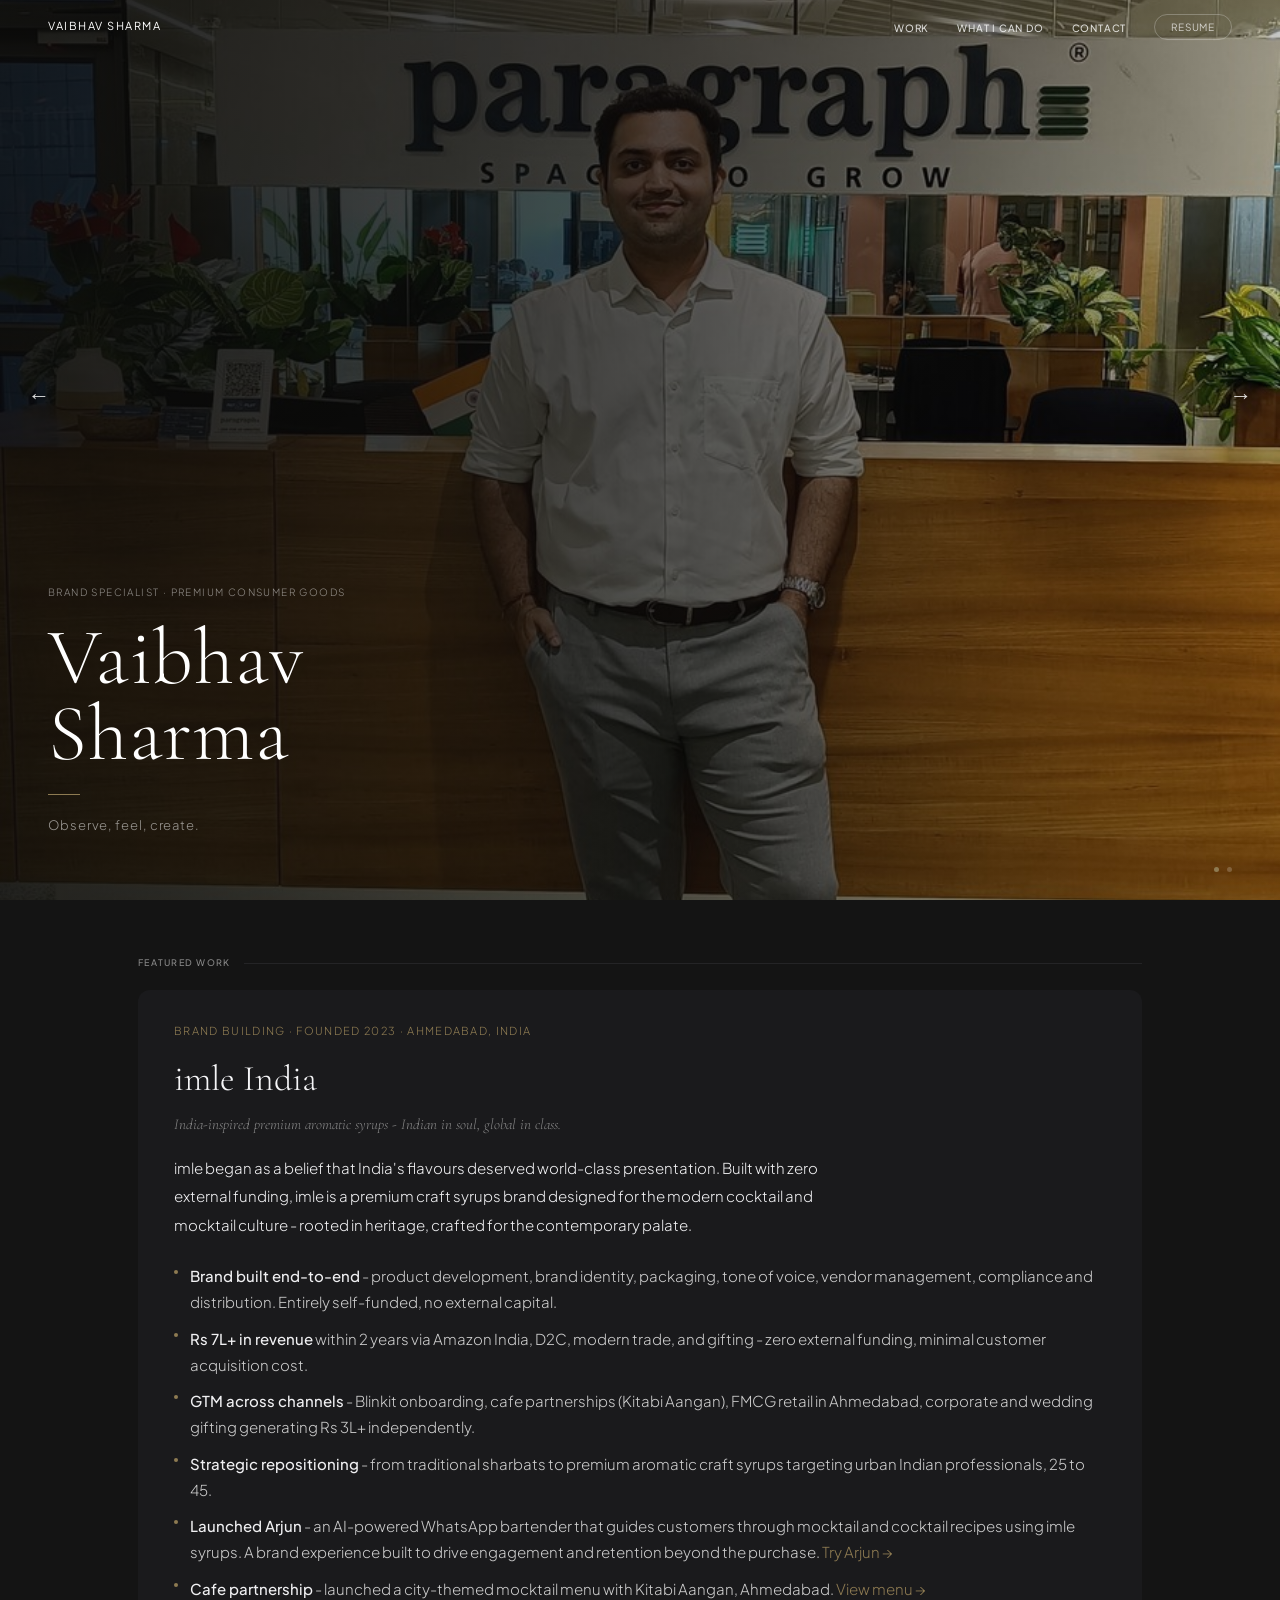
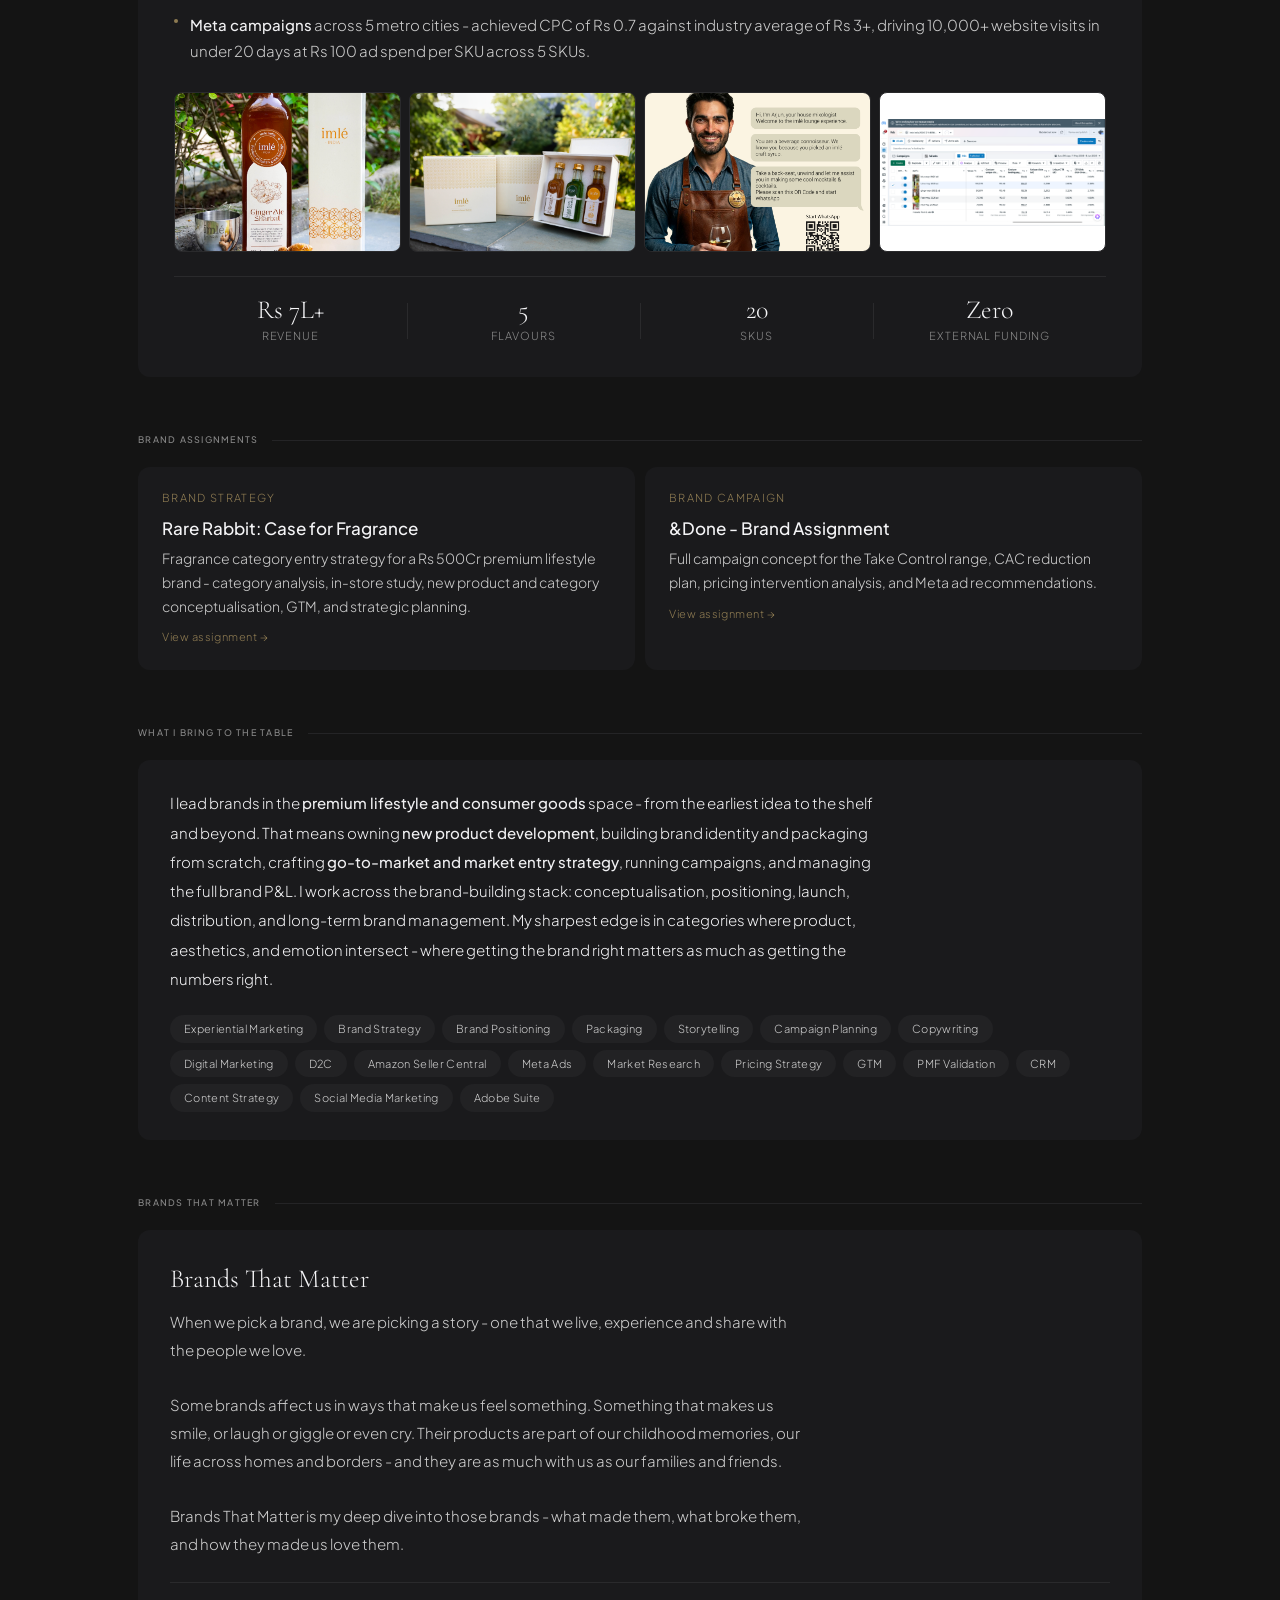
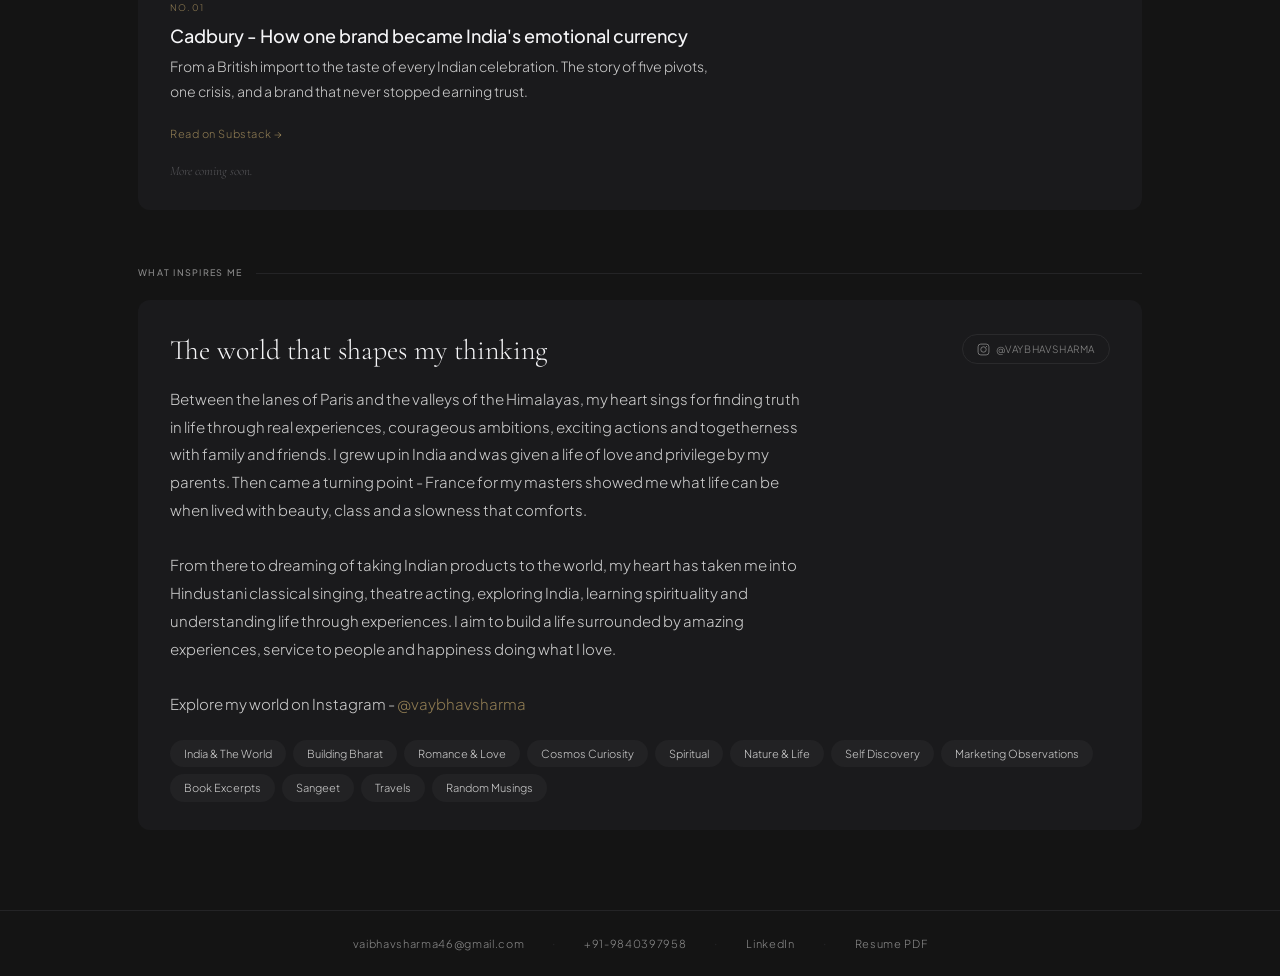
==== index.html @ a14db393 "Add files via upload" ====
<!DOCTYPE html>
<html lang="en">
<head>
  <meta charset="UTF-8" />
  <meta name="viewport" content="width=device-width, initial-scale=1.0" />
  <title>Vaibhav Sharma - Brand Specialist</title>
  <meta name="description" content="Brand Specialist for Premium Consumer Goods. Founder of imle India. Observe, feel, create." />
  <link rel="preconnect" href="https://fonts.googleapis.com" />
  <link rel="preconnect" href="https://fonts.gstatic.com" crossorigin />
  <link href="https://fonts.googleapis.com/css2?family=Cormorant+Garamond:ital,wght@0,300;0,400;1,300;1,400&family=Plus+Jakarta+Sans:wght@300;400;500&display=swap" rel="stylesheet" />
  <style>
    *, *::before, *::after { box-sizing: border-box; margin: 0; padding: 0; }
    :root {
      --bg:      #141414;
      --bg2:     #1A1A1C;
      --bg3:     #222224;
      --border:  #242426;
      --border2: #2A2A2C;
      --gold:    #8E7B52;
      --gold-lt: #B09A70;
      --t1:      #F5F5F7;
      --t2:      #F0F0F2;
      --t3:      #CCCCCC;
      --t4:      #AAAAAA;
      --t5:      #888888;
      --t6:      #555558;
      --serif:   'Cormorant Garamond', Georgia, serif;
      --sans:    'Plus Jakarta Sans', system-ui, sans-serif;
    }
    html { font-size: 16px; scroll-behavior: smooth; }
    body { background: var(--bg); color: var(--t3); font-family: var(--sans); font-weight: 300; line-height: 1.6; min-height: 100vh; }
    a { color: inherit; text-decoration: none; }

    /* NAV */
    nav {
      position: fixed; top: 0; left: 0; right: 0; z-index: 100;
      background: transparent;
      display: flex; align-items: center; justify-content: space-between;
      padding: 0 48px; height: 52px;
      transition: background 0.4s;
    }
    nav.scrolled {
      background: rgba(20,20,20,0.93);
      backdrop-filter: blur(12px);
      border-bottom: 0.5px solid var(--border);
    }
    .nav-logo { font-size: 11px; font-weight: 400; color: #fff; letter-spacing: 0.14em; text-transform: uppercase; }
    .nav-right { display: flex; align-items: center; gap: 28px; }
    .nav-links { display: flex; gap: 28px; list-style: none; }
    .nav-links a { font-size: 10px; font-weight: 500; color: rgba(255,255,255,0.80); letter-spacing: 0.08em; text-transform: uppercase; transition: color 0.2s; }
    .nav-links a:hover { color: var(--gold); }
    .nav-resume {
      font-size: 10px; font-weight: 400; letter-spacing: 0.08em; text-transform: uppercase;
      padding: 6px 16px; border: 0.5px solid rgba(255,255,255,0.25); border-radius: 20px;
      color: rgba(255,255,255,0.7); cursor: pointer; transition: color 0.2s, border-color 0.2s;
      background: transparent; font-family: var(--sans); white-space: nowrap;
    }
    .nav-resume:hover { color: var(--gold); border-color: var(--gold); }

    /* HERO */
    .hero { position: relative; height: 100vh; min-height: 580px; overflow: hidden; background: #0E0E0F; }
    .hero-slide { position: absolute; inset: 0; opacity: 0; transition: opacity 1s ease; }
    .hero-slide.active { opacity: 1; }
    .hero-slide .slide-bg {
      position: absolute; inset: 0; background-size: cover; background-position: center 50%;
      background-color: transparent; transform: scale(1.03); transition: transform 6s ease;
    }
    .hero-slide.active .slide-bg { transform: scale(1); }
    .hero-slide .slide-overlay {
      position: absolute; inset: 0;
      background: linear-gradient(to right, rgba(10,10,10,0.72) 0%, rgba(10,10,10,0.45) 55%, rgba(10,10,10,0.15) 100%);
    }
    .hero-slide.personal .slide-bg { background-position: center 35% !important; }
    .personal .slide-overlay {
      background: linear-gradient(to right, rgba(12,8,4,0.68) 0%, rgba(12,8,4,0.40) 55%, rgba(12,8,4,0.10) 100%);
    }
    .hero-content {
      position: absolute; inset: 0;
      display: flex; flex-direction: column; justify-content: flex-end;
      padding: 0 48px 64px; max-width: 680px;
    }
    .hero-tag { font-size: 10px; letter-spacing: 0.14em; color: rgba(255,255,255,0.5); text-transform: uppercase; margin-bottom: 20px; opacity: 0; transform: translateY(12px); transition: opacity 0.7s 0.2s ease, transform 0.7s 0.2s ease; }
    .hero-slide.active .hero-tag { opacity: 1; transform: translateY(0); }
    .hero-name { font-family: var(--serif); font-size: 80px; font-weight: 300; color: #fff; line-height: 0.95; letter-spacing: 0.01em; margin-bottom: 4px; opacity: 0; transform: translateY(16px); transition: opacity 0.8s 0.35s ease, transform 0.8s 0.35s ease; }
    .hero-slide.active .hero-name { opacity: 1; transform: translateY(0); }
    .hero-rule { width: 32px; height: 1px; background: var(--gold); margin: 18px 0 20px; opacity: 0; transition: opacity 0.6s 0.55s ease; }
    .hero-slide.active .hero-rule { opacity: 1; }
    .hero-sub { font-size: 13px; color: rgba(255,255,255,0.55); letter-spacing: 0.07em; opacity: 0; transform: translateY(10px); transition: opacity 0.7s 0.65s ease, transform 0.7s 0.65s ease; }
    .hero-slide.active .hero-sub { opacity: 1; transform: translateY(0); }
    .hero-sub.personal-tag { font-family: var(--serif); font-style: italic; font-size: 16px; letter-spacing: 0.03em; }
    .hero-controls { position: absolute; bottom: 28px; right: 48px; display: flex; gap: 8px; align-items: center; z-index: 10; }
    
    .hero-arrow {
      position: absolute; top: 44%; transform: translateY(-50%);
      z-index: 10; background: none; border: none;
      color: rgba(255,255,255,0.85); font-size: 22px;
      cursor: pointer; padding: 8px; line-height: 1;
      text-shadow: 0 1px 4px rgba(0,0,0,0.5);
      transition: color 0.2s;
    }
    .hero-arrow:hover { color: #fff; }
    .hero-arrow.left { left: 20px; }
    .hero-arrow.right { right: 20px; }
    .cdot { width: 5px; height: 5px; border-radius: 50%; background: rgba(255,255,255,0.2); cursor: pointer; transition: background 0.3s; border: none; padding: 0; }
    .cdot.active { background: var(--gold); }

    /* MAIN */
    main { max-width: 1100px; margin: 0 auto; padding: 0 48px 80px; }
    .sec-label { font-size: 9px; font-weight: 500; color: var(--t5); letter-spacing: 0.14em; text-transform: uppercase; margin: 56px 0 20px; display: flex; align-items: center; gap: 14px; }
    .sec-label::after { content: ''; flex: 1; height: 0.5px; background: var(--border); }
    .gold-link { display: inline-block; font-size: 11px; color: var(--gold); letter-spacing: 0.05em; margin-top: 10px; cursor: pointer; transition: color 0.2s; }
    .gold-link:hover { color: var(--gold-lt); }

    /* IMLE BLOCK */
    .imle-block { background: var(--bg2); border-radius: 12px; padding: 32px 36px; }
    .imle-eyebrow { font-size: 11px; letter-spacing: 0.12em; color: var(--gold); text-transform: uppercase; margin-bottom: 10px; }
    .imle-title { font-family: var(--serif); font-size: 36px; font-weight: 300; color: var(--t1); margin-bottom: 4px; }
    .imle-tagline { font-family: var(--serif); font-size: 15px; font-style: italic; color: var(--t5); margin-bottom: 18px; }
    .imle-desc { font-size: 15px; color: var(--t2); line-height: 1.9; margin-bottom: 24px; max-width: 680px; }
    .imle-points { display: flex; flex-direction: column; gap: 10px; margin-bottom: 28px; }
    .imle-point { display: flex; gap: 12px; align-items: flex-start; }
    .imle-dot { width: 4px; height: 4px; background: var(--gold); border-radius: 50%; margin-top: 7px; flex-shrink: 0; }
    .imle-point p { font-size: 15px; color: var(--t3); line-height: 1.75; }
    .imle-point p strong { color: var(--t2); font-weight: 500; }
    .imle-media { display: grid; grid-template-columns: repeat(4,1fr); gap: 8px; margin-bottom: 24px; }
    .media-ph { height: 160px; background: var(--bg3); border-radius: 8px; display: flex; align-items: center; justify-content: center; border: 0.5px solid var(--border2); overflow: hidden; cursor: pointer; transition: opacity 0.2s; } .media-ph:hover { opacity: 0.85; }
    .media-ph img { width: 100%; height: 100%; object-fit: cover; }
    .media-ph span { font-size: 9px; color: var(--t6); text-align: center; line-height: 1.6; }
    .imle-metrics { display: flex; padding-top: 20px; border-top: 0.5px solid var(--border2); align-items: center; }
    .metric { flex: 1; text-align: center; }
    .metric-val { font-family: var(--serif); font-size: 26px; font-weight: 300; color: var(--t1); line-height: 1; }
    .metric-label { font-size: 11px; color: var(--t5); letter-spacing: 0.08em; text-transform: uppercase; margin-top: 4px; }
    .metric-divider { width: 0.5px; height: 36px; background: var(--border2); }

    /* ASSIGNMENTS */
    .assignments { display: grid; grid-template-columns: 1fr 1fr; gap: 10px; }
    .acard { background: var(--bg2); border-radius: 12px; padding: 22px 24px; }
    .acard-label { font-size: 11px; letter-spacing: 0.12em; color: var(--gold); text-transform: uppercase; margin-bottom: 10px; }
    .acard-title { font-size: 17px; font-weight: 500; color: var(--t1); margin-bottom: 8px; line-height: 1.3; }
    .acard-sub { font-size: 14px; color: var(--t3); line-height: 1.7; }

    /* SKILLS */
    .skills-block { background: var(--bg2); border-radius: 12px; padding: 28px 32px; }
    .skills-para { font-size: 15px; color: var(--t2); line-height: 1.95; font-weight: 300; margin-bottom: 22px; max-width: 720px; }
    .skills-para strong { color: var(--t2); font-weight: 500; }
    .skills-row { display: flex; flex-wrap: wrap; gap: 7px; }
    .skill-tag { font-size: 11px; padding: 5px 14px; border-radius: 24px; color: var(--t3); letter-spacing: 0.03em; background: var(--bg3); }

    /* BRANDS THAT MATTER */
    .btm-block { background: var(--bg2); border-radius: 12px; padding: 28px 32px; }
    .btm-heading { font-family: var(--serif); font-size: 26px; font-weight: 300; color: var(--t1); margin-bottom: 8px; }
    .btm-purpose { font-size: 15px; color: var(--t3); line-height: 1.85; margin-bottom: 24px; max-width: 640px; }
    .btm-article { border-top: 0.5px solid var(--border2); padding-top: 18px; }
    .btm-art-num { font-size: 9px; letter-spacing: 0.12em; color: var(--gold); text-transform: uppercase; margin-bottom: 8px; }
    .btm-art-title { font-size: 18px; font-weight: 500; color: var(--t1); margin-bottom: 6px; line-height: 1.4; }
    .btm-art-desc { font-size: 14px; color: var(--t3); line-height: 1.75; margin-bottom: 12px; max-width: 560px; }
    .btm-more { font-family: var(--serif); font-style: italic; font-size: 13px; color: var(--t6); margin-top: 16px; }

    /* WHAT INSPIRES ME */
    .inspire-block { background: var(--bg2); border-radius: 12px; padding: 28px 32px; }
    .inspire-header { display: flex; align-items: flex-start; justify-content: space-between; margin-bottom: 12px; gap: 20px; }
    .inspire-title { font-family: var(--serif); font-size: 28px; font-weight: 300; color: var(--t1); }
    .instagram-link {
      display: inline-flex; align-items: center; gap: 6px; flex-shrink: 0;
      font-size: 10px; color: var(--t5); letter-spacing: 0.06em; text-transform: uppercase;
      border: 0.5px solid var(--border2); border-radius: 20px; padding: 6px 14px;
      transition: color 0.2s, border-color 0.2s; margin-top: 6px;
    }
    .instagram-link:hover { color: var(--gold); border-color: var(--gold); }
    .inspire-sub { font-size: 15px; color: var(--t3); line-height: 1.85; margin-bottom: 22px; max-width: 640px; }
    .inspire-cats { display: flex; flex-wrap: wrap; gap: 7px; }
    .cat-tag { font-size: 11px; padding: 5px 14px; border-radius: 24px; color: var(--t3); background: var(--bg3); cursor: pointer; transition: color 0.2s; }
    .cat-tag:hover { color: var(--gold); }

    /* FOOTER */
    footer { border-top: 0.5px solid var(--border); padding: 22px 48px; display: flex; align-items: center; justify-content: center; }
    .footer-links { display: flex; gap: 28px; align-items: center; }
    .footer-links a { font-size: 11px; color: var(--t5); letter-spacing: 0.06em; transition: color 0.2s; }
    .footer-links a:hover { color: var(--gold); }
    .footer-sep { color: var(--border2); font-size: 13px; }

    /* RESPONSIVE */
    @media (max-width: 768px) {
      nav { padding: 0 20px; }
      .nav-links { gap: 14px; }
      .hero { height: 100svh; }
      .hero-content { padding: 0 20px 56px; }
      .hero-name { font-size: 52px; }
      .hero-controls { right: 20px; }
      main { padding: 0 20px 60px; }
      .imle-media { grid-template-columns: repeat(2,1fr); }
      .assignments { grid-template-columns: 1fr; }
      footer { padding: 20px; flex-wrap: wrap; gap: 12px; }
    }
  
    /* Lightbox */
    .lightbox { display: none; position: fixed; inset: 0; background: rgba(0,0,0,0.92); z-index: 999; align-items: center; justify-content: center; }
    .lightbox.open { display: flex; }
    .lightbox img { max-width: 90vw; max-height: 90vh; object-fit: contain; border-radius: 8px; }
    .lightbox-close { position: fixed; top: 24px; right: 32px; color: #fff; font-size: 32px; cursor: pointer; z-index: 1000; background: none; border: none; line-height: 1; opacity: 0.7; transition: opacity 0.2s; }
    .lightbox-close:hover { opacity: 1; }
</style>
</head>
<body>

  <!-- NAV -->
  <nav id="main-nav">
    <span class="nav-logo">Vaibhav Sharma</span>
    <div class="nav-right">
      <ul class="nav-links">
        <li><a href="#work">Work</a></li>
        <li><a href="#brings">What I Can Do</a></li>
        <li><a href="#contact">Contact</a></li>
      </ul>
      <a href="/resume.pdf" target="_blank"><button class="nav-resume">Resume</button></a>
    </div>
  </nav>

  <!-- HERO -->
  <section class="hero">
    <div class="hero-slide active" id="slide-0">
      <div class="slide-bg" style="background-image: url('hero-professional.jpg');"></div>
      <div class="slide-overlay"></div>
      <div class="hero-content">
        <p class="hero-tag">Brand Specialist · Premium Consumer Goods</p>
        <h1 class="hero-name">Vaibhav<br>Sharma</h1>
        <div class="hero-rule"></div>
        <p class="hero-sub">Observe, feel, create.</p>
      </div>
    </div>
    <div class="hero-slide personal" id="slide-1" style="--bg-pos: center 55%;">
      <div class="slide-bg" style="background-image: url('hero-personal.jpg');"></div>
      <div class="slide-overlay"></div>
      <div class="hero-content">
        <p class="hero-tag">Thinker · Explorer · Creator</p>
        <h1 class="hero-name">Vaibhav<br>Sharma</h1>
        <div class="hero-rule"></div>
        <p class="hero-sub personal-tag">Between the Himalayas and the Seine - still figuring it out.</p>
      </div>
    </div>
    <button class="hero-arrow left" onclick="goSlide((current + slides.length - 1) % slides.length)">&#8592;</button>
    <button class="hero-arrow right" onclick="goSlide((current + 1) % slides.length)">&#8594;</button>
    <div class="hero-controls">
      <button class="cdot active" onclick="goSlide(0)"></button>
      <button class="cdot" onclick="goSlide(1)"></button>
    </div>
  </section>

  <!-- MAIN -->
  <main>

    <!-- FEATURED WORK -->
    <div class="sec-label" id="work">Featured Work</div>
    <div class="imle-block">
      <p class="imle-eyebrow">Brand Building · Founded 2023 · Ahmedabad, India</p>
      <h2 class="imle-title">imle India</h2>
      <p class="imle-tagline">India-inspired premium aromatic syrups - Indian in soul, global in class.</p>
      <p class="imle-desc">imle began as a belief that India's flavours deserved world-class presentation. Built with zero external funding, imle is a premium craft syrups brand designed for the modern cocktail and mocktail culture - rooted in heritage, crafted for the contemporary palate.</p>
      <div class="imle-points">
        <div class="imle-point"><div class="imle-dot"></div><p><strong>Brand built end-to-end</strong> - product development, brand identity, packaging, tone of voice, vendor management, compliance and distribution. Entirely self-funded, no external capital.</p></div>
        <div class="imle-point"><div class="imle-dot"></div><p><strong>Rs 7L+ in revenue</strong> within 2 years via Amazon India, D2C, modern trade, and gifting - zero external funding, minimal customer acquisition cost.</p></div>
        <div class="imle-point"><div class="imle-dot"></div><p><strong>GTM across channels</strong> - Blinkit onboarding, cafe partnerships (Kitabi Aangan), FMCG retail in Ahmedabad, corporate and wedding gifting generating Rs 3L+ independently.</p></div>
        <div class="imle-point"><div class="imle-dot"></div><p><strong>Strategic repositioning</strong> - from traditional sharbats to premium aromatic craft syrups targeting urban Indian professionals, 25 to 45.</p></div>
        <div class="imle-point"><div class="imle-dot"></div><p><strong>Launched Arjun</strong> - an AI-powered WhatsApp bartender that guides customers through mocktail and cocktail recipes using imle syrups. A brand experience built to drive engagement and retention beyond the purchase. <a href="https://wa.me/919106727618" target="_blank" style="color:var(--gold);">Try Arjun →</a></p></div>
        <div class="imle-point"><div class="imle-dot"></div><p><strong>Cafe partnership</strong> - launched a city-themed mocktail menu with Kitabi Aangan, Ahmedabad. <a href="kitabi-menu.pdf" target="_blank" style="color:var(--gold);">View menu →</a></p></div>
        <div class="imle-point"><div class="imle-dot"></div><p><strong>Meta campaigns</strong> across 5 metro cities - achieved CPC of Rs 0.7 against industry average of Rs 3+, driving 10,000+ website visits in under 20 days at Rs 100 ad spend per SKU across 5 SKUs.</p></div>
      </div>
      <div class="imle-media">
        <div class="media-ph" onclick="openLightbox('imle-1-ginger.jpg')"><img src="imle-1-ginger.jpg" alt="Ginger Ale Sharbat"></div>
        <div class="media-ph" onclick="openLightbox('imle-2-giftpack.jpg')"><img src="imle-2-giftpack.jpg" alt="imle Gift Pack"></div>
        <div class="media-ph" onclick="openLightbox('imle-3-arjun.jpg')"><img src="imle-3-arjun.jpg" alt="Arjun AI Bartender"></div>
        <div class="media-ph" onclick="openLightbox('imle-4-meta.jpg')" style="background:#fff;"><img src="imle-4-meta.jpg" alt="Meta Campaign Performance" style="object-fit:contain;"></div>
      </div>
      <div class="imle-metrics">
        <div class="metric"><div class="metric-val">Rs 7L+</div><div class="metric-label">Revenue</div></div>
        <div class="metric-divider"></div>
        <div class="metric"><div class="metric-val">5</div><div class="metric-label">Flavours</div></div>
        <div class="metric-divider"></div>
        <div class="metric"><div class="metric-val">20</div><div class="metric-label">SKUs</div></div>
        <div class="metric-divider"></div>
        <div class="metric"><div class="metric-val">Zero</div><div class="metric-label">External Funding</div></div>
      </div>
    </div>

    <!-- BRAND ASSIGNMENTS -->
    <div class="sec-label" id="assignments">Brand Assignments</div>
    <div class="assignments">
      <div class="acard">
        <p class="acard-label">Brand Strategy</p>
        <h3 class="acard-title">Rare Rabbit: Case for Fragrance</h3>
        <p class="acard-sub">Fragrance category entry strategy for a Rs 500Cr premium lifestyle brand - category analysis, in-store study, new product and category conceptualisation, GTM, and strategic planning.</p>
        <a href="https://vaybhavsharma.com/rare-rabbit" target="_blank" class="gold-link">View assignment →</a>
      </div>
      <div class="acard">
        <p class="acard-label">Brand Campaign</p>
        <h3 class="acard-title">&Done - Brand Assignment</h3>
        <p class="acard-sub">Full campaign concept for the Take Control range, CAC reduction plan, pricing intervention analysis, and Meta ad recommendations.</p>
        <a href="and-done.pdf" target="_blank" class="gold-link">View assignment →</a>
      </div>
    </div>

    <!-- WHAT I BRING -->
    <div class="sec-label" id="brings">What I Bring to the Table</div>
    <div class="skills-block">
      <p class="skills-para">I lead brands in the <strong>premium lifestyle and consumer goods</strong> space - from the earliest idea to the shelf and beyond. That means owning <strong>new product development</strong>, building brand identity and packaging from scratch, crafting <strong>go-to-market and market entry strategy</strong>, running campaigns, and managing the full brand P&L. I work across the brand-building stack: conceptualisation, positioning, launch, distribution, and long-term brand management. My sharpest edge is in categories where product, aesthetics, and emotion intersect - where getting the brand right matters as much as getting the numbers right.</p>
      <div class="skills-row">
        <span class="skill-tag">Experiential Marketing</span>
        <span class="skill-tag">Brand Strategy</span>
        <span class="skill-tag">Brand Positioning</span>
        <span class="skill-tag">Packaging</span>
        <span class="skill-tag">Storytelling</span>
        <span class="skill-tag">Campaign Planning</span>
        <span class="skill-tag">Copywriting</span>
        <span class="skill-tag">Digital Marketing</span>
        <span class="skill-tag">D2C</span>
        <span class="skill-tag">Amazon Seller Central</span>
        <span class="skill-tag">Meta Ads</span>
        <span class="skill-tag">Market Research</span>
        <span class="skill-tag">Pricing Strategy</span>
        <span class="skill-tag">GTM</span>
        <span class="skill-tag">PMF Validation</span>
        <span class="skill-tag">CRM</span>
        <span class="skill-tag">Content Strategy</span>
        <span class="skill-tag">Social Media Marketing</span>
        <span class="skill-tag">Adobe Suite</span>
      </div>
    </div>

    <!-- BRANDS THAT MATTER -->
    <div class="sec-label" id="btm">Brands That Matter</div>
    <div class="btm-block">
      <h2 class="btm-heading">Brands That Matter</h2>
      <p class="btm-purpose">When we pick a brand, we are picking a story - one that we live, experience and share with the people we love.<br><br>Some brands affect us in ways that make us feel something. Something that makes us smile, or laugh or giggle or even cry. Their products are part of our childhood memories, our life across homes and borders - and they are as much with us as our families and friends.<br><br>Brands That Matter is my deep dive into those brands - what made them, what broke them, and how they made us love them.</p>
      <div class="btm-article">
        <p class="btm-art-num">No. 01</p>
        <h3 class="btm-art-title">Cadbury - How one brand became India's emotional currency</h3>
        <p class="btm-art-desc">From a British import to the taste of every Indian celebration. The story of five pivots, one crisis, and a brand that never stopped earning trust.</p>
        <a href="https://vaybhavsharma.substack.com/p/brands-that-matter" target="_blank" class="gold-link">Read on Substack →</a>
      </div>
      <p class="btm-more">More coming soon.</p>
    </div>

    <!-- WHAT INSPIRES ME -->
    <div class="sec-label" id="inspires">What Inspires Me</div>
    <div class="inspire-block">
      <div class="inspire-header">
        <h2 class="inspire-title">The world that shapes my thinking</h2>
        <a href="https://www.instagram.com/vaybhavsharma" target="_blank" class="instagram-link">
          <svg width="13" height="13" viewBox="0 0 24 24" fill="none" stroke="currentColor" stroke-width="1.5"><rect x="2" y="2" width="20" height="20" rx="5"/><circle cx="12" cy="12" r="5"/><circle cx="17.5" cy="6.5" r="1" fill="currentColor" stroke="none"/></svg>
          @vaybhavsharma
        </a>
      </div>
      <p class="inspire-sub">Between the lanes of Paris and the valleys of the Himalayas, my heart sings for finding truth in life through real experiences, courageous ambitions, exciting actions and togetherness with family and friends. I grew up in India and was given a life of love and privilege by my parents. Then came a turning point - France for my masters showed me what life can be when lived with beauty, class and a slowness that comforts.<br><br>From there to dreaming of taking Indian products to the world, my heart has taken me into Hindustani classical singing, theatre acting, exploring India, learning spirituality and understanding life through experiences. I aim to build a life surrounded by amazing experiences, service to people and happiness doing what I love.<br><br>Explore my world on Instagram - <a href="https://www.instagram.com/vaybhavsharma" target="_blank" style="color:var(--gold);">@vaybhavsharma</a></p>
      <div class="inspire-cats">
        <span class="cat-tag">India &amp; The World</span>
        <span class="cat-tag">Building Bharat</span>
        <span class="cat-tag">Romance &amp; Love</span>
        <span class="cat-tag">Cosmos Curiosity</span>
        <span class="cat-tag">Spiritual</span>
        <span class="cat-tag">Nature &amp; Life</span>
        <span class="cat-tag">Self Discovery</span>
        <span class="cat-tag">Marketing Observations</span>
        <span class="cat-tag">Book Excerpts</span>
        <span class="cat-tag">Sangeet</span>
        <span class="cat-tag">Travels</span>
        <span class="cat-tag">Random Musings</span>
      </div>
    </div>

  </main>

  <!-- FOOTER -->
  <footer id="contact">
    <div class="footer-links">
      <a href="mailto:vaibhavsharma46@gmail.com">vaibhavsharma46@gmail.com</a>
      <span class="footer-sep">·</span>
      <a href="tel:+919840397958">+91-9840397958</a>
      <span class="footer-sep">·</span>
      <a href="https://linkedin.com/in/vaibhavsharma" target="_blank">LinkedIn</a>
      <span class="footer-sep">·</span>
      <a href="/resume.pdf" target="_blank">Resume PDF</a>
    </div>
  </footer>

  <script>
    const nav = document.getElementById('main-nav');
    window.addEventListener('scroll', () => {
      nav.classList.toggle('scrolled', window.scrollY > 60);
    });
    let current = 0;
    const slides = document.querySelectorAll('.hero-slide');
    const dots = document.querySelectorAll('.cdot');
    function goSlide(n) {
      slides[current].classList.remove('active');
      dots[current].classList.remove('active');
      current = n;
      slides[current].classList.add('active');
      dots[current].classList.add('active');
    }
    setInterval(() => goSlide((current + 1) % slides.length), 5000);

    function openLightbox(src) {
      document.getElementById('lightbox-img').src = src;
      document.getElementById('lightbox').classList.add('open');
      document.body.style.overflow = 'hidden';
    }
    function closeLightbox() {
      document.getElementById('lightbox').classList.remove('open');
      document.body.style.overflow = '';
    }
    document.addEventListener('keydown', function(e) {
      if (e.key === 'Escape') closeLightbox();
    });

  </script>


  <!-- Lightbox -->
  <div class="lightbox" id="lightbox" onclick="closeLightbox()">
    <button class="lightbox-close" onclick="closeLightbox()">&#x2715;</button>
    <img id="lightbox-img" src="" alt="">
  </div>
</body>
</html>
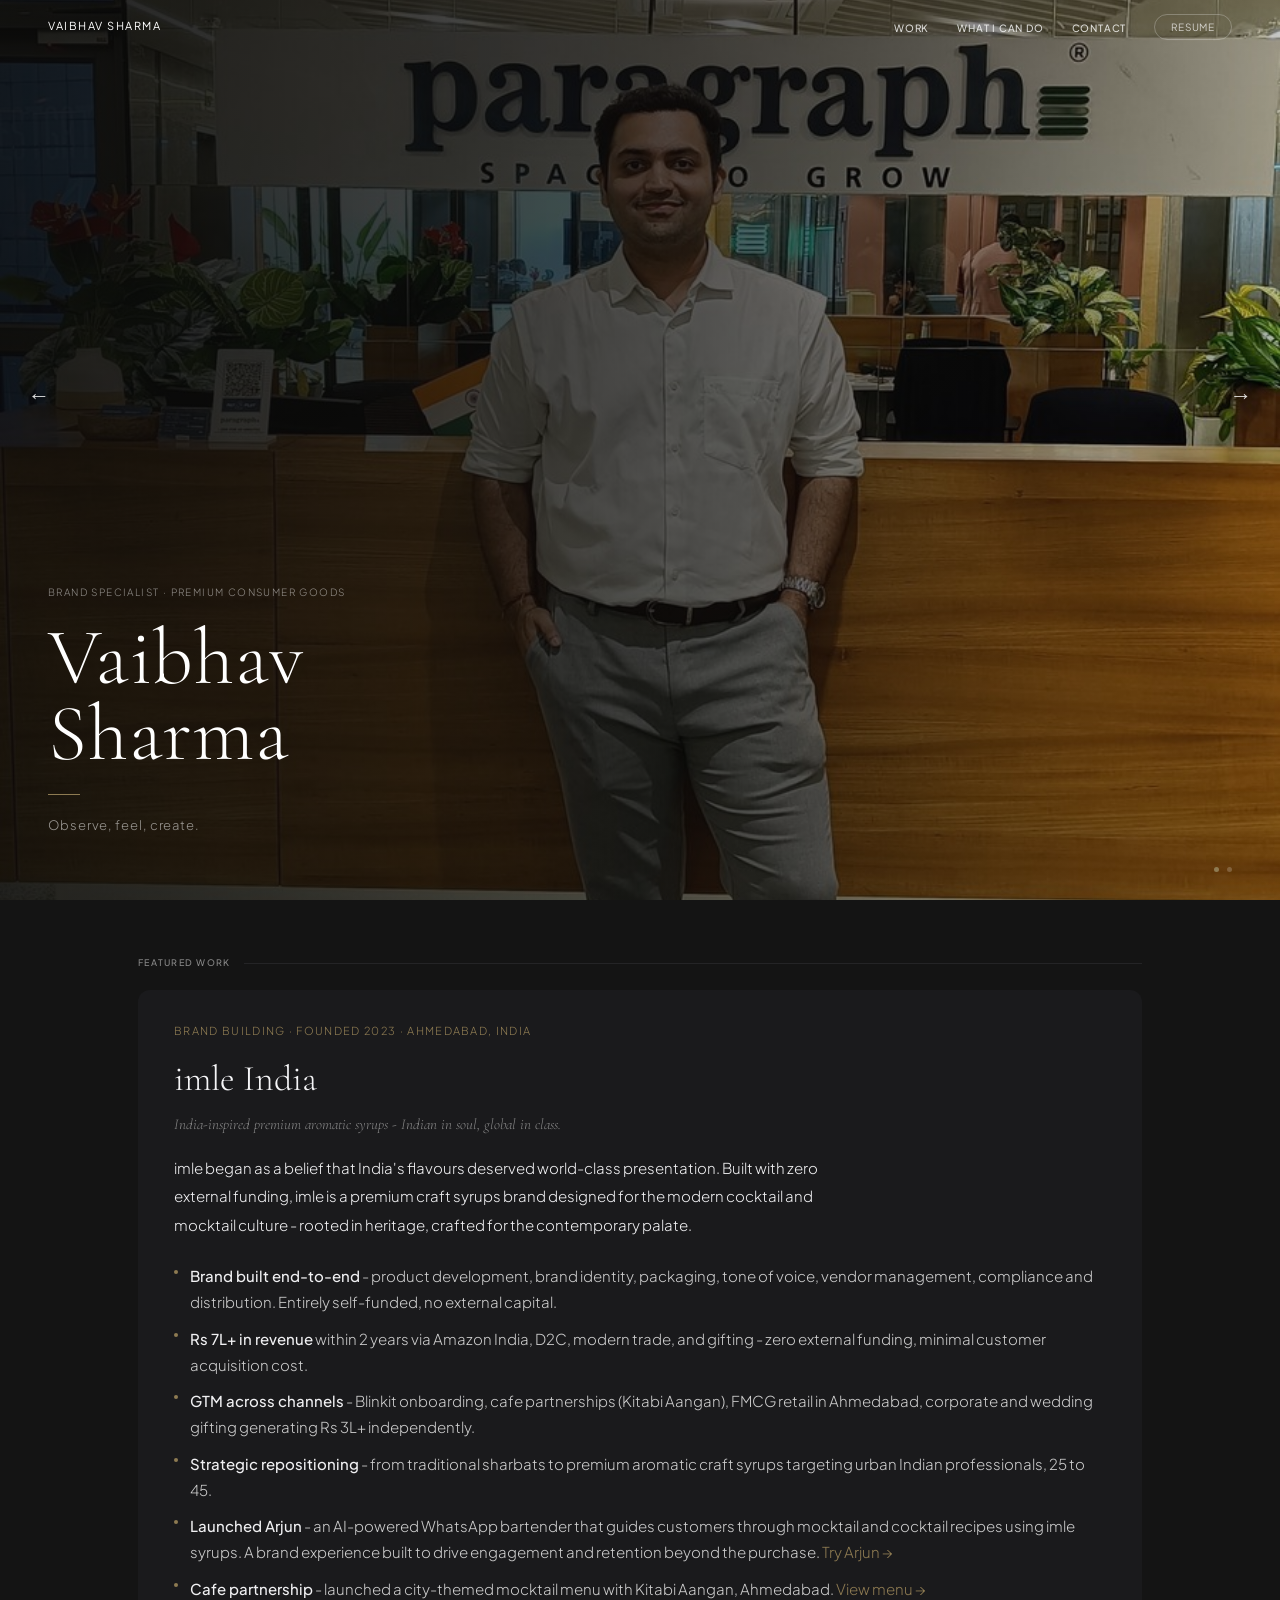
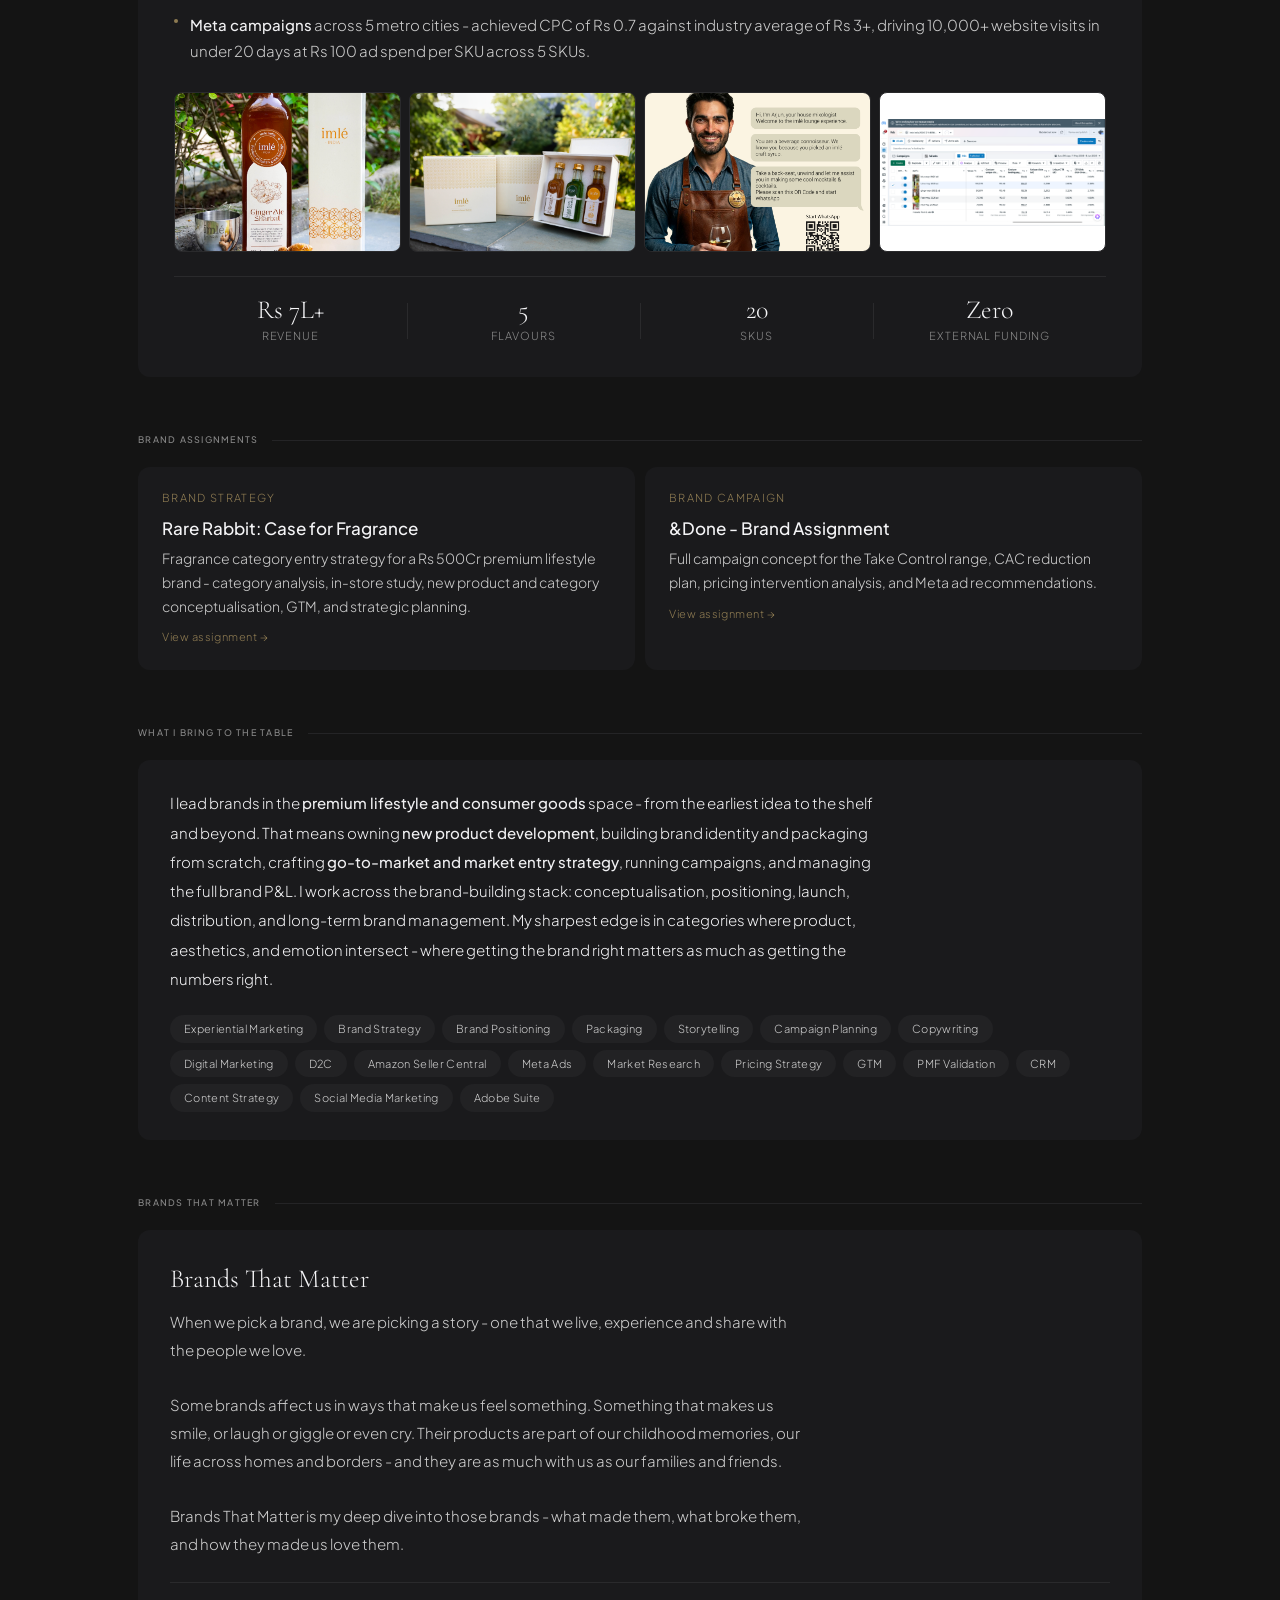
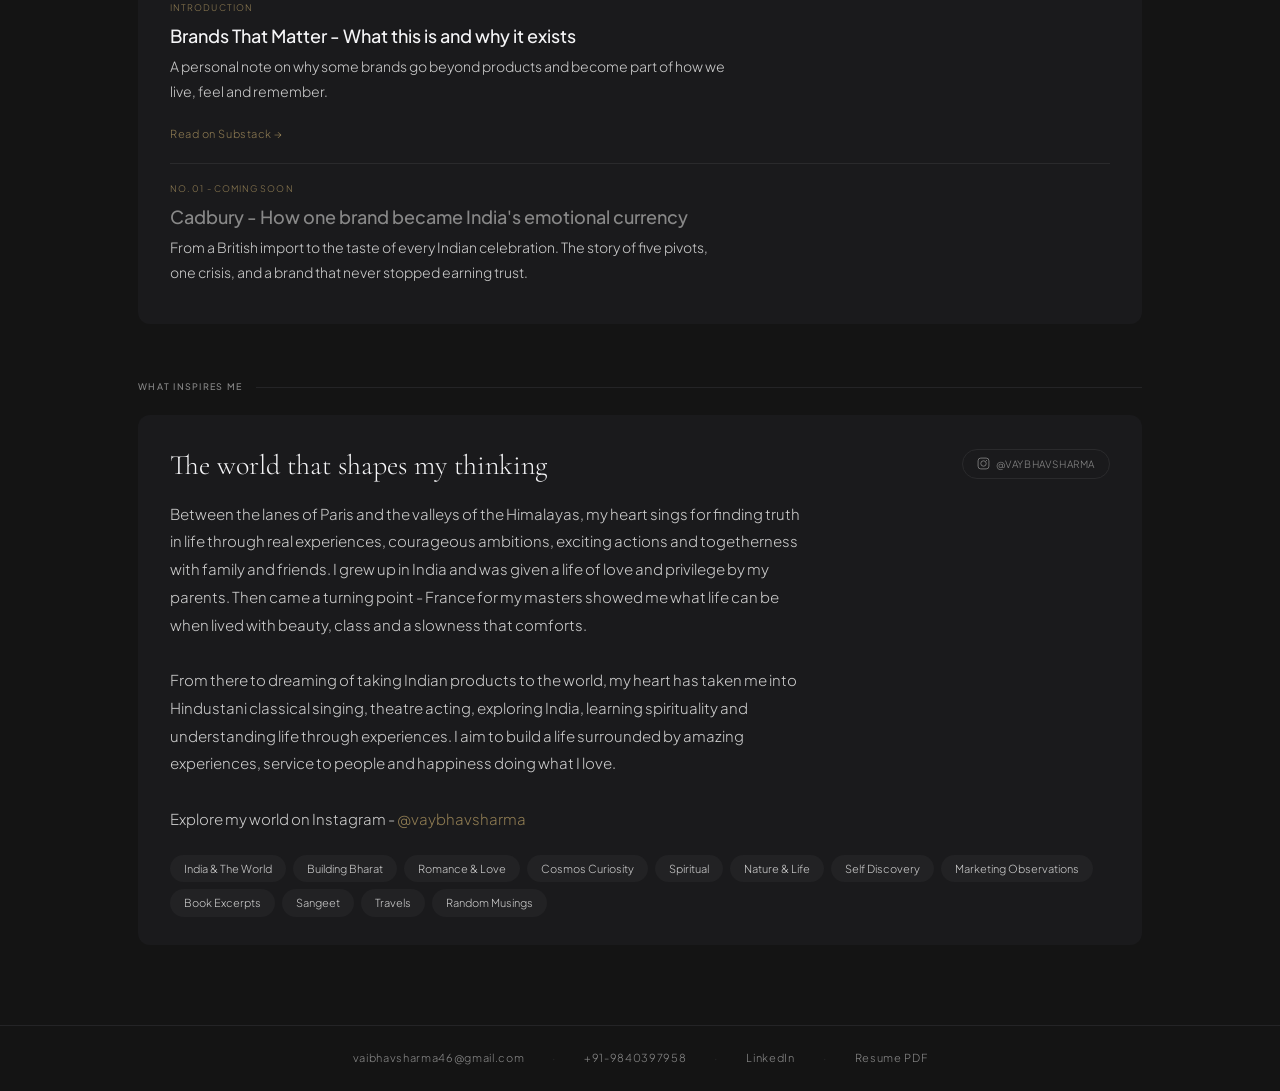
==== commit 2fae6de9: "Add files via upload" ====
--- a/index.html
+++ b/index.html
@@ -70,7 +70,7 @@
       position: absolute; inset: 0;
       background: linear-gradient(to right, rgba(10,10,10,0.72) 0%, rgba(10,10,10,0.45) 55%, rgba(10,10,10,0.15) 100%);
     }
-    .hero-slide.personal .slide-bg { background-position: center 35% !important; }
+    .hero-slide.personal .slide-bg { background-position: center 30% !important; background-size: cover !important; }
     .personal .slide-overlay {
       background: linear-gradient(to right, rgba(12,8,4,0.68) 0%, rgba(12,8,4,0.40) 55%, rgba(12,8,4,0.10) 100%);
     }
@@ -180,17 +180,106 @@
     .footer-sep { color: var(--border2); font-size: 13px; }
 
     /* RESPONSIVE */
+    /* Hamburger button */
+    .nav-hamburger {
+      display: none;
+      flex-direction: column;
+      gap: 5px;
+      cursor: pointer;
+      background: none;
+      border: none;
+      padding: 4px;
+    }
+    .nav-hamburger span {
+      display: block;
+      width: 22px;
+      height: 1.5px;
+      background: rgba(255,255,255,0.8);
+      transition: all 0.3s;
+    }
+    .nav-mobile-menu {
+      display: none;
+      position: fixed;
+      top: 52px;
+      left: 0;
+      right: 0;
+      background: rgba(20,20,20,0.97);
+      backdrop-filter: blur(12px);
+      border-bottom: 0.5px solid var(--border);
+      padding: 20px 24px;
+      flex-direction: column;
+      gap: 18px;
+      z-index: 99;
+    }
+    .nav-mobile-menu.open { display: flex; }
+    .nav-mobile-menu a {
+      font-size: 13px;
+      color: rgba(255,255,255,0.75);
+      letter-spacing: 0.08em;
+      text-transform: uppercase;
+      text-decoration: none;
+    }
+    .nav-mobile-menu a:hover { color: var(--gold); }
+    .nav-mobile-resume {
+      font-size: 11px;
+      padding: 8px 18px;
+      border: 0.5px solid rgba(255,255,255,0.25);
+      border-radius: 20px;
+      color: rgba(255,255,255,0.7);
+      background: transparent;
+      letter-spacing: 0.06em;
+      text-transform: uppercase;
+      cursor: pointer;
+      width: fit-content;
+      font-family: var(--sans);
+    }
+
     @media (max-width: 768px) {
+      /* Nav */
       nav { padding: 0 20px; }
-      .nav-links { gap: 14px; }
+      .nav-right { display: none; }
+      .nav-hamburger { display: flex; }
+
+      /* Hero */
       .hero { height: 100svh; }
-      .hero-content { padding: 0 20px 56px; }
-      .hero-name { font-size: 52px; }
-      .hero-controls { right: 20px; }
+      .hero-content { padding: 0 24px 56px; max-width: 100%; }
+      .hero-name { font-size: 54px; }
+      .hero-controls { right: 20px; bottom: 20px; }
+      .arrow { font-size: 20px; }
+
+      /* Main */
       main { padding: 0 20px 60px; }
+      .sec-label { margin: 36px 0 16px; }
+
+      /* imlé block */
+      .imle-block { padding: 22px 18px; }
+      .imle-title { font-size: 28px; }
       .imle-media { grid-template-columns: repeat(2,1fr); }
+      .imle-metrics { flex-wrap: wrap; gap: 0; }
+      .metric { flex: 50%; padding: 12px 0; }
+      .metric-divider { display: none; }
+
+      /* Assignments */
       .assignments { grid-template-columns: 1fr; }
-      footer { padding: 20px; flex-wrap: wrap; gap: 12px; }
+      .acard { padding: 18px; }
+
+      /* Skills */
+      .skills-block { padding: 20px 18px; }
+      .skills-para { font-size: 14px; }
+
+      /* BTM */
+      .btm-block { padding: 20px 18px; }
+      .btm-heading { font-size: 22px; }
+
+      /* Inspires */
+      .inspire-block { padding: 20px 18px; }
+      .inspire-title { font-size: 22px; }
+      .inspire-header { flex-direction: column; gap: 10px; }
+      .instagram-link { align-self: flex-start; }
+
+      /* Footer */
+      footer { padding: 20px; flex-direction: column; gap: 10px; text-align: center; }
+      .footer-links { flex-wrap: wrap; justify-content: center; gap: 12px; }
     }
   
     /* Lightbox */
@@ -214,7 +303,16 @@
       </ul>
       <a href="/resume.pdf" target="_blank"><button class="nav-resume">Resume</button></a>
     </div>
+    <button class="nav-hamburger" id="hamburger" onclick="toggleMenu()">
+      <span></span><span></span><span></span>
+    </button>
   </nav>
+  <div class="nav-mobile-menu" id="mobile-menu">
+    <a href="#work" onclick="toggleMenu()">Work</a>
+    <a href="#brings" onclick="toggleMenu()">What I Can Do</a>
+    <a href="#contact" onclick="toggleMenu()">Contact</a>
+    <a href="/resume.pdf" target="_blank"><button class="nav-mobile-resume">Resume</button></a>
+  </div>
 
   <!-- HERO -->
   <section class="hero">
@@ -332,12 +430,16 @@
       <h2 class="btm-heading">Brands That Matter</h2>
       <p class="btm-purpose">When we pick a brand, we are picking a story - one that we live, experience and share with the people we love.<br><br>Some brands affect us in ways that make us feel something. Something that makes us smile, or laugh or giggle or even cry. Their products are part of our childhood memories, our life across homes and borders - and they are as much with us as our families and friends.<br><br>Brands That Matter is my deep dive into those brands - what made them, what broke them, and how they made us love them.</p>
       <div class="btm-article">
-        <p class="btm-art-num">No. 01</p>
-        <h3 class="btm-art-title">Cadbury - How one brand became India's emotional currency</h3>
+        <p class="btm-art-num">Introduction</p>
+        <h3 class="btm-art-title">Brands That Matter - What this is and why it exists</h3>
+        <p class="btm-art-desc">A personal note on why some brands go beyond products and become part of how we live, feel and remember.</p>
+        <a href="https://vaybhavsharma.substack.com/p/brands-that-matter" target="_blank" class="gold-link">Read on Substack →</a>
+      </div>
+      <div class="btm-article" style="margin-top:18px;">
+        <p class="btm-art-num">No. 01 - Coming Soon</p>
+        <h3 class="btm-art-title" style="color:var(--t5);">Cadbury - How one brand became India's emotional currency</h3>
         <p class="btm-art-desc">From a British import to the taste of every Indian celebration. The story of five pivots, one crisis, and a brand that never stopped earning trust.</p>
-        <a href="https://vaybhavsharma.substack.com/p/brands-that-matter" target="_blank" class="gold-link">Read on Substack →</a>
-      </div>
-      <p class="btm-more">More coming soon.</p>
+      </div>
     </div>
 
     <!-- WHAT INSPIRES ME -->
@@ -383,6 +485,9 @@
   </footer>
 
   <script>
+    function toggleMenu() {
+      document.getElementById('mobile-menu').classList.toggle('open');
+    }
     const nav = document.getElementById('main-nav');
     window.addEventListener('scroll', () => {
       nav.classList.toggle('scrolled', window.scrollY > 60);
